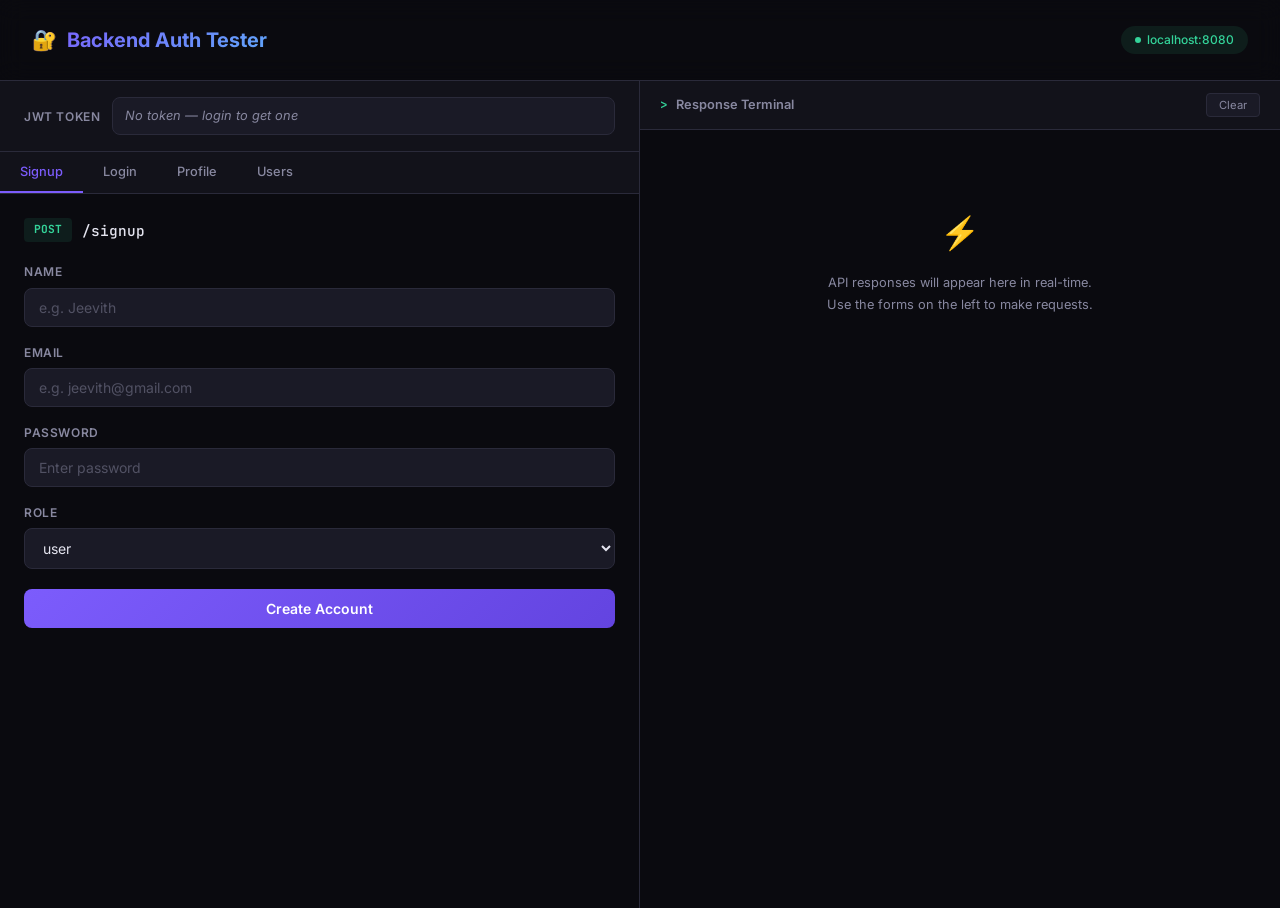
==== web/static/index.html @ 75efb9f6 "refactor!: restructure into internal packages and harden auth Reorganise the service into internal/{" ====
<!DOCTYPE html>
<html lang="en">
<head>
  <meta charset="UTF-8">
  <meta name="viewport" content="width=device-width, initial-scale=1.0">
  <title>Backend Auth — API Tester</title>
  <link href="https://fonts.googleapis.com/css2?family=Inter:wght@400;500;600;700&family=JetBrains+Mono:wght@400;500&display=swap" rel="stylesheet">
  <style>
    *, *::before, *::after { box-sizing: border-box; margin: 0; padding: 0; }

    :root {
      --bg: #0a0a0f;
      --surface: #12121a;
      --surface-2: #1a1a26;
      --border: #2a2a3a;
      --border-glow: #3b3b5c;
      --text: #e4e4ef;
      --text-dim: #8888a0;
      --accent: #7c5cfc;
      --accent-soft: #7c5cfc22;
      --green: #34d399;
      --green-soft: #34d39918;
      --red: #f87171;
      --red-soft: #f8717118;
      --yellow: #fbbf24;
      --yellow-soft: #fbbf2418;
      --blue: #60a5fa;
      --radius: 12px;
      --radius-sm: 8px;
    }

    body {
      font-family: 'Inter', sans-serif;
      background: var(--bg);
      color: var(--text);
      min-height: 100vh;
      line-height: 1.6;
    }

    /* ── Header ── */
    header {
      padding: 24px 32px;
      border-bottom: 1px solid var(--border);
      display: flex;
      align-items: center;
      justify-content: space-between;
      backdrop-filter: blur(12px);
      position: sticky;
      top: 0;
      z-index: 100;
      background: var(--bg)ee;
    }

    header h1 {
      font-size: 1.25rem;
      font-weight: 700;
      background: linear-gradient(135deg, var(--accent), var(--blue));
      -webkit-background-clip: text;
      -webkit-text-fill-color: transparent;
      display: flex;
      align-items: center;
      gap: 10px;
    }

    header h1::before {
      content: '🔐';
      -webkit-text-fill-color: initial;
    }

    .status-pill {
      font-size: 0.75rem;
      font-weight: 500;
      padding: 4px 14px;
      border-radius: 20px;
      display: flex;
      align-items: center;
      gap: 6px;
    }

    .status-pill.connected {
      background: var(--green-soft);
      color: var(--green);
      border: 1px solid var(--green)33;
    }

    .status-pill .dot {
      width: 6px;
      height: 6px;
      border-radius: 50%;
      background: var(--green);
      animation: pulse 2s infinite;
    }

    @keyframes pulse {
      0%, 100% { opacity: 1; }
      50% { opacity: 0.4; }
    }

    /* ── Layout ── */
    .app {
      display: grid;
      grid-template-columns: 1fr 1fr;
      gap: 0;
      min-height: calc(100vh - 73px);
    }

    /* ── Left Panel ── */
    .panel-left {
      border-right: 1px solid var(--border);
      overflow-y: auto;
      max-height: calc(100vh - 73px);
    }

    /* ── Tabs ── */
    .tabs {
      display: flex;
      border-bottom: 1px solid var(--border);
      background: var(--surface);
      position: sticky;
      top: 0;
      z-index: 10;
    }

    .tab {
      padding: 12px 20px;
      font-size: 0.8rem;
      font-weight: 500;
      color: var(--text-dim);
      cursor: pointer;
      border-bottom: 2px solid transparent;
      transition: all 0.2s;
      background: none;
      border-top: none;
      border-left: none;
      border-right: none;
      font-family: inherit;
    }

    .tab:hover { color: var(--text); }
    .tab.active {
      color: var(--accent);
      border-bottom-color: var(--accent);
    }

    /* ── Tab Content ── */
    .tab-content { display: none; padding: 24px; }
    .tab-content.active { display: block; }

    /* ── Form Styles ── */
    .form-group {
      margin-bottom: 16px;
    }

    label {
      display: block;
      font-size: 0.75rem;
      font-weight: 600;
      color: var(--text-dim);
      margin-bottom: 6px;
      text-transform: uppercase;
      letter-spacing: 0.05em;
    }

    input, select {
      width: 100%;
      padding: 10px 14px;
      background: var(--surface-2);
      border: 1px solid var(--border);
      border-radius: var(--radius-sm);
      color: var(--text);
      font-family: 'Inter', sans-serif;
      font-size: 0.875rem;
      transition: border-color 0.2s, box-shadow 0.2s;
      outline: none;
    }

    input:focus, select:focus {
      border-color: var(--accent);
      box-shadow: 0 0 0 3px var(--accent-soft);
    }

    input::placeholder { color: var(--text-dim); opacity: 0.5; }

    .btn {
      width: 100%;
      padding: 11px 20px;
      border: none;
      border-radius: var(--radius-sm);
      font-family: 'Inter', sans-serif;
      font-size: 0.875rem;
      font-weight: 600;
      cursor: pointer;
      transition: all 0.2s;
      display: flex;
      align-items: center;
      justify-content: center;
      gap: 8px;
      margin-top: 20px;
    }

    .btn-primary {
      background: linear-gradient(135deg, var(--accent), #6344e0);
      color: #fff;
    }

    .btn-primary:hover {
      transform: translateY(-1px);
      box-shadow: 0 6px 24px var(--accent-soft);
    }

    .btn-primary:active { transform: translateY(0); }

    .btn-green {
      background: linear-gradient(135deg, var(--green), #22b47a);
      color: #fff;
    }

    .btn-green:hover {
      transform: translateY(-1px);
      box-shadow: 0 6px 24px var(--green-soft);
    }

    .btn-blue {
      background: linear-gradient(135deg, var(--blue), #4b90e8);
      color: #fff;
    }

    .btn-blue:hover {
      transform: translateY(-1px);
      box-shadow: 0 6px 24px rgba(96, 165, 250, 0.15);
    }

    .btn-yellow {
      background: linear-gradient(135deg, var(--yellow), #e5a50e);
      color: #0a0a0f;
    }

    .btn-yellow:hover {
      transform: translateY(-1px);
      box-shadow: 0 6px 24px var(--yellow-soft);
    }

    .btn:disabled {
      opacity: 0.5;
      cursor: not-allowed;
      transform: none !important;
    }

    /* ── Section Headers ── */
    .section-header {
      display: flex;
      align-items: center;
      gap: 10px;
      margin-bottom: 20px;
    }

    .section-header .method {
      font-size: 0.7rem;
      font-weight: 700;
      padding: 3px 10px;
      border-radius: 4px;
      font-family: 'JetBrains Mono', monospace;
    }

    .method-post { background: var(--green-soft); color: var(--green); border: 1px solid var(--green)33; }
    .method-get { background: rgba(96,165,250,0.12); color: var(--blue); border: 1px solid rgba(96,165,250,0.2); }

    .section-header .endpoint {
      font-family: 'JetBrains Mono', monospace;
      font-size: 0.9rem;
      font-weight: 500;
      color: var(--text);
    }

    /* ── Token Display ── */
    .token-bar {
      padding: 16px 24px;
      background: var(--surface);
      border-bottom: 1px solid var(--border);
      display: flex;
      align-items: center;
      gap: 12px;
    }

    .token-bar label {
      margin: 0;
      white-space: nowrap;
    }

    .token-display {
      flex: 1;
      font-family: 'JetBrains Mono', monospace;
      font-size: 0.7rem;
      padding: 8px 12px;
      background: var(--surface-2);
      border: 1px solid var(--border);
      border-radius: var(--radius-sm);
      color: var(--yellow);
      overflow: hidden;
      text-overflow: ellipsis;
      white-space: nowrap;
      min-height: 34px;
    }

    .token-display.empty {
      color: var(--text-dim);
      font-style: italic;
      font-family: 'Inter', sans-serif;
      font-size: 0.8rem;
    }

    /* ── Right Panel (Terminal) ── */
    .panel-right {
      display: flex;
      flex-direction: column;
      max-height: calc(100vh - 73px);
    }

    .terminal-header {
      padding: 12px 20px;
      background: var(--surface);
      border-bottom: 1px solid var(--border);
      display: flex;
      align-items: center;
      justify-content: space-between;
    }

    .terminal-header h3 {
      font-size: 0.8rem;
      font-weight: 600;
      color: var(--text-dim);
      display: flex;
      align-items: center;
      gap: 8px;
    }

    .terminal-header h3::before {
      content: '>';
      font-family: 'JetBrains Mono', monospace;
      color: var(--green);
    }

    .clear-btn {
      font-size: 0.7rem;
      padding: 4px 12px;
      background: var(--surface-2);
      border: 1px solid var(--border);
      border-radius: 4px;
      color: var(--text-dim);
      cursor: pointer;
      font-family: inherit;
      transition: all 0.2s;
    }

    .clear-btn:hover {
      color: var(--text);
      border-color: var(--border-glow);
    }

    .terminal {
      flex: 1;
      overflow-y: auto;
      padding: 16px 20px;
      font-family: 'JetBrains Mono', monospace;
      font-size: 0.78rem;
      line-height: 1.7;
      background: var(--bg);
    }

    .log-entry {
      margin-bottom: 16px;
      padding: 14px 16px;
      border-radius: var(--radius-sm);
      border-left: 3px solid var(--border);
      background: var(--surface);
      animation: slideIn 0.3s ease;
    }

    @keyframes slideIn {
      from { opacity: 0; transform: translateY(8px); }
      to { opacity: 1; transform: translateY(0); }
    }

    .log-entry.success { border-left-color: var(--green); }
    .log-entry.error { border-left-color: var(--red); }
    .log-entry.info { border-left-color: var(--blue); }

    .log-meta {
      display: flex;
      align-items: center;
      gap: 10px;
      margin-bottom: 8px;
      font-size: 0.7rem;
    }

    .log-time { color: var(--text-dim); }

    .log-method {
      font-weight: 700;
      padding: 1px 6px;
      border-radius: 3px;
      font-size: 0.65rem;
    }

    .log-method.post { background: var(--green-soft); color: var(--green); }
    .log-method.get { background: rgba(96,165,250,0.12); color: var(--blue); }

    .log-url { color: var(--text); }

    .log-status {
      margin-left: auto;
      font-weight: 600;
    }

    .log-status.s2xx { color: var(--green); }
    .log-status.s4xx { color: var(--red); }
    .log-status.s5xx { color: var(--red); }

    .log-body {
      color: var(--text-dim);
      white-space: pre-wrap;
      word-break: break-all;
    }

    .log-body .json-key { color: var(--blue); }
    .log-body .json-str { color: var(--green); }
    .log-body .json-num { color: var(--yellow); }
    .log-body .json-bool { color: var(--accent); }

    .welcome-msg {
      color: var(--text-dim);
      font-size: 0.8rem;
      text-align: center;
      padding: 60px 20px;
      font-family: 'Inter', sans-serif;
    }

    .welcome-msg .icon {
      font-size: 2rem;
      margin-bottom: 12px;
      display: block;
    }

    /* ── Spinner ── */
    .spinner {
      width: 16px;
      height: 16px;
      border: 2px solid transparent;
      border-top-color: #fff;
      border-radius: 50%;
      animation: spin 0.6s linear infinite;
    }

    @keyframes spin { to { transform: rotate(360deg); } }

    /* ── Info box ── */
    .info-box {
      padding: 10px 14px;
      border-radius: var(--radius-sm);
      font-size: 0.78rem;
      margin-bottom: 16px;
      display: flex;
      align-items: flex-start;
      gap: 8px;
    }

    .info-box.tip {
      background: var(--accent-soft);
      border: 1px solid var(--accent)22;
      color: var(--text-dim);
    }

    /* ── Responsive ── */
    @media (max-width: 900px) {
      .app {
        grid-template-columns: 1fr;
      }
      .panel-left { border-right: none; border-bottom: 1px solid var(--border); max-height: none; }
      .panel-right { min-height: 400px; }
    }
  </style>
</head>
<body>
  <header>
    <h1>Backend Auth Tester</h1>
    <div class="status-pill connected">
      <span class="dot"></span>
      localhost:8080
    </div>
  </header>

  <div class="app">
    <!-- ── Left Panel: Forms ── -->
    <div class="panel-left">
      <!-- Token Bar -->
      <div class="token-bar">
        <label>JWT TOKEN</label>
        <div class="token-display empty" id="tokenDisplay">No token — login to get one</div>
      </div>

      <!-- Tabs -->
      <div class="tabs">
        <button class="tab active" data-tab="signup">Signup</button>
        <button class="tab" data-tab="login">Login</button>
        <button class="tab" data-tab="profile">Profile</button>
        <button class="tab" data-tab="users">Users</button>
      </div>

      <!-- Signup -->
      <div class="tab-content active" id="tab-signup">
        <div class="section-header">
          <span class="method method-post">POST</span>
          <span class="endpoint">/signup</span>
        </div>
        <div class="form-group">
          <label>Name</label>
          <input type="text" id="signup-name" placeholder="e.g. Jeevith" />
        </div>
        <div class="form-group">
          <label>Email</label>
          <input type="email" id="signup-email" placeholder="e.g. jeevith@gmail.com" />
        </div>
        <div class="form-group">
          <label>Password</label>
          <input type="password" id="signup-password" placeholder="Enter password" />
        </div>
        <div class="form-group">
          <label>Role</label>
          <select id="signup-role">
            <option value="user">user</option>
            <option value="admin">admin</option>
          </select>
        </div>
        <button class="btn btn-primary" id="btn-signup">
          Create Account
        </button>
      </div>

      <!-- Login -->
      <div class="tab-content" id="tab-login">
        <div class="section-header">
          <span class="method method-post">POST</span>
          <span class="endpoint">/login</span>
        </div>
        <div class="form-group">
          <label>Email</label>
          <input type="email" id="login-email" placeholder="e.g. jeevith@gmail.com" />
        </div>
        <div class="form-group">
          <label>Password</label>
          <input type="password" id="login-password" placeholder="Enter password" />
        </div>
        <button class="btn btn-green" id="btn-login">
          Login & Get Token
        </button>
      </div>

      <!-- Profile -->
      <div class="tab-content" id="tab-profile">
        <div class="section-header">
          <span class="method method-get">GET</span>
          <span class="endpoint">/profile</span>
        </div>
        <div class="info-box tip">
          ℹ️ Requires a valid JWT token. Login first to get one.
        </div>
        <button class="btn btn-blue" id="btn-profile">
          Fetch My Profile
        </button>
      </div>

      <!-- Users -->
      <div class="tab-content" id="tab-users">
        <div class="section-header">
          <span class="method method-get">GET</span>
          <span class="endpoint">/users</span>
        </div>
        <div class="info-box tip">
          ℹ️ Admin only. Login as admin to access this endpoint.
        </div>
        <button class="btn btn-yellow" id="btn-users">
          Fetch All Users
        </button>
      </div>
    </div>

    <!-- ── Right Panel: Terminal ── -->
    <div class="panel-right">
      <div class="terminal-header">
        <h3>Response Terminal</h3>
        <button class="clear-btn" id="btn-clear">Clear</button>
      </div>
      <div class="terminal" id="terminal">
        <div class="welcome-msg">
          <span class="icon">⚡</span>
          API responses will appear here in real-time.<br>
          Use the forms on the left to make requests.
        </div>
      </div>
    </div>
  </div>

  <script>
    const API = '';
    let jwtToken = '';

    // ── Tab switching ──
    document.querySelectorAll('.tab').forEach(tab => {
      tab.addEventListener('click', () => {
        document.querySelectorAll('.tab').forEach(t => t.classList.remove('active'));
        document.querySelectorAll('.tab-content').forEach(tc => tc.classList.remove('active'));
        tab.classList.add('active');
        document.getElementById('tab-' + tab.dataset.tab).classList.add('active');
      });
    });

    // ── Terminal logging ──
    function syntaxHighlight(json) {
      if (typeof json !== 'string') json = JSON.stringify(json, null, 2);
      return json.replace(/("(\\u[\da-fA-F]{4}|\\[^u]|[^\\"])*"(\s*:)?|\b(true|false|null)\b|-?\d+(?:\.\d*)?(?:[eE][+\-]?\d+)?)/g,
        function (match) {
          let cls = 'json-num';
          if (/^"/.test(match)) {
            if (/:$/.test(match)) { cls = 'json-key'; }
            else { cls = 'json-str'; }
          } else if (/true|false/.test(match)) { cls = 'json-bool'; }
          return '<span class="' + cls + '">' + match + '</span>';
        }
      );
    }

    function logToTerminal(method, url, status, body, type) {
      const terminal = document.getElementById('terminal');
      const welcome = terminal.querySelector('.welcome-msg');
      if (welcome) welcome.remove();

      const now = new Date().toLocaleTimeString();
      const statusClass = status < 300 ? 's2xx' : status < 500 ? 's4xx' : 's5xx';
      const entryClass = status < 300 ? 'success' : 'error';

      let formatted;
      try {
        const parsed = typeof body === 'string' ? JSON.parse(body) : body;
        formatted = syntaxHighlight(parsed);
      } catch {
        formatted = body;
      }

      const entry = document.createElement('div');
      entry.className = 'log-entry ' + entryClass;
      entry.innerHTML = `
        <div class="log-meta">
          <span class="log-time">${now}</span>
          <span class="log-method ${method.toLowerCase()}">${method}</span>
          <span class="log-url">${url}</span>
          <span class="log-status ${statusClass}">${status}</span>
        </div>
        <div class="log-body">${formatted}</div>
      `;

      terminal.appendChild(entry);
      terminal.scrollTop = terminal.scrollHeight;
    }

    // ── API call helper ──
    async function apiCall(method, endpoint, body, useAuth) {
      const headers = { 'Content-Type': 'application/json' };
      if (useAuth && jwtToken) {
        headers['Authorization'] = 'Bearer ' + jwtToken;
      }

      const opts = { method, headers };
      if (body) opts.body = JSON.stringify(body);

      try {
        const res = await fetch(API + endpoint, opts);
        const text = await res.text();
        let data;
        try { data = JSON.parse(text); } catch { data = text; }
        logToTerminal(method, endpoint, res.status, data);
        return { status: res.status, data };
      } catch (err) {
        logToTerminal(method, endpoint, 0, { error: 'Network error: ' + err.message });
        return { status: 0, data: null };
      }
    }

    // ── Button: set loading state ──
    function setLoading(btn, loading) {
      if (loading) {
        btn.disabled = true;
        btn._text = btn.innerHTML;
        btn.innerHTML = '<span class="spinner"></span> Sending...';
      } else {
        btn.disabled = false;
        btn.innerHTML = btn._text;
      }
    }

    // ── Signup ──
    document.getElementById('btn-signup').addEventListener('click', async function() {
      const btn = this;
      const name = document.getElementById('signup-name').value.trim();
      const email = document.getElementById('signup-email').value.trim();
      const password = document.getElementById('signup-password').value;
      const role = document.getElementById('signup-role').value;

      if (!name || !email || !password) {
        logToTerminal('POST', '/signup', 400, { error: 'Please fill all fields' });
        return;
      }

      setLoading(btn, true);
      await apiCall('POST', '/signup', { name, email, password, role });
      setLoading(btn, false);
    });

    // ── Login ──
    document.getElementById('btn-login').addEventListener('click', async function() {
      const btn = this;
      const email = document.getElementById('login-email').value.trim();
      const password = document.getElementById('login-password').value;

      if (!email || !password) {
        logToTerminal('POST', '/login', 400, { error: 'Please fill all fields' });
        return;
      }

      setLoading(btn, true);
      const result = await apiCall('POST', '/login', { email, password });
      setLoading(btn, false);

      if (result.status === 200 && result.data && result.data.token) {
        jwtToken = result.data.token;
        const display = document.getElementById('tokenDisplay');
        display.textContent = jwtToken;
        display.classList.remove('empty');
      }
    });

    // ── Profile ──
    document.getElementById('btn-profile').addEventListener('click', async function() {
      const btn = this;
      if (!jwtToken) {
        logToTerminal('GET', '/profile', 401, { error: 'No token available. Please login first.' });
        return;
      }
      setLoading(btn, true);
      await apiCall('GET', '/profile', null, true);
      setLoading(btn, false);
    });

    // ── Users ──
    document.getElementById('btn-users').addEventListener('click', async function() {
      const btn = this;
      if (!jwtToken) {
        logToTerminal('GET', '/users', 401, { error: 'No token available. Please login first.' });
        return;
      }
      setLoading(btn, true);
      await apiCall('GET', '/users', null, true);
      setLoading(btn, false);
    });

    // ── Clear terminal ──
    document.getElementById('btn-clear').addEventListener('click', () => {
      const terminal = document.getElementById('terminal');
      terminal.innerHTML = `
        <div class="welcome-msg">
          <span class="icon">⚡</span>
          Terminal cleared.<br>
          Make a request to see responses.
        </div>
      `;
    });
  </script>
</body>
</html>
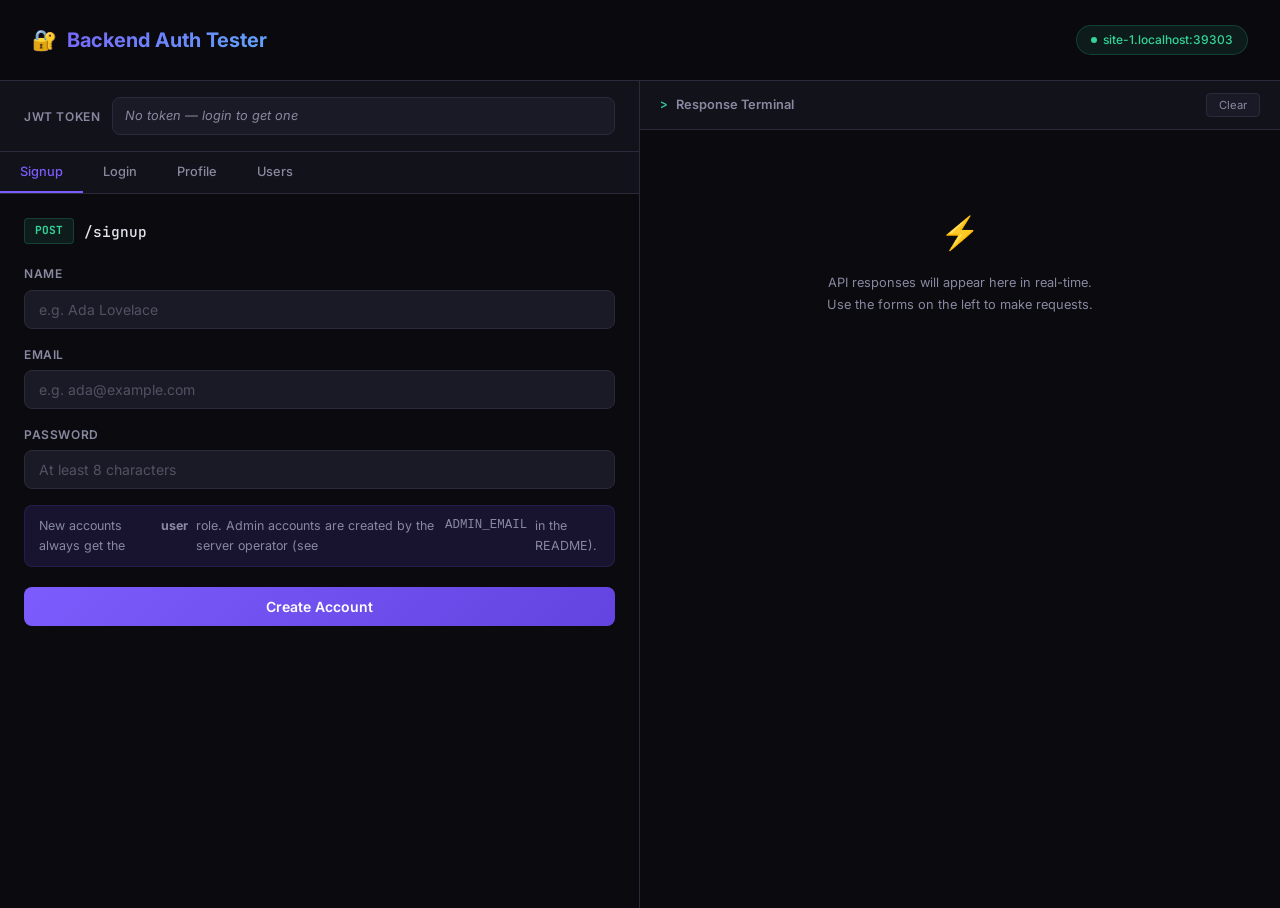
==== commit 1fb04217: "fix(web): escape API responses and improve tester accessibility - Escape all server-provided text be" ====
--- a/web/static/index.html
+++ b/web/static/index.html
@@ -3,7 +3,12 @@
 <head>
   <meta charset="UTF-8">
   <meta name="viewport" content="width=device-width, initial-scale=1.0">
+  <meta name="description" content="Interactive tester for the Backend Auth service: sign up, log in, and call JWT-protected endpoints.">
+  <meta name="color-scheme" content="dark">
   <title>Backend Auth — API Tester</title>
+  <link rel="icon" href="data:,">
+  <link rel="preconnect" href="https://fonts.googleapis.com">
+  <link rel="preconnect" href="https://fonts.gstatic.com" crossorigin>
   <link href="https://fonts.googleapis.com/css2?family=Inter:wght@400;500;600;700&family=JetBrains+Mono:wght@400;500&display=swap" rel="stylesheet">
   <style>
     *, *::before, *::after { box-sizing: border-box; margin: 0; padding: 0; }
@@ -48,7 +53,7 @@
       position: sticky;
       top: 0;
       z-index: 100;
-      background: var(--bg)ee;
+      background: rgba(10, 10, 15, 0.93);
     }
 
     header h1 {
@@ -80,7 +85,7 @@
     .status-pill.connected {
       background: var(--green-soft);
       color: var(--green);
-      border: 1px solid var(--green)33;
+      border: 1px solid rgba(52, 211, 153, 0.2);
     }
 
     .status-pill .dot {
@@ -137,6 +142,19 @@
     }
 
     .tab:hover { color: var(--text); }
+    .tab:focus-visible, .btn:focus-visible, .clear-btn:focus-visible {
+      outline: 2px solid var(--accent);
+      outline-offset: 2px;
+    }
+
+    .sr-only {
+      position: absolute; width: 1px; height: 1px; padding: 0; margin: -1px;
+      overflow: hidden; clip: rect(0, 0, 0, 0); white-space: nowrap; border: 0;
+    }
+
+    @media (prefers-reduced-motion: reduce) {
+      *, *::before, *::after { animation: none !important; transition: none !important; }
+    }
     .tab.active {
       color: var(--accent);
       border-bottom-color: var(--accent);
@@ -262,7 +280,7 @@
       font-family: 'JetBrains Mono', monospace;
     }
 
-    .method-post { background: var(--green-soft); color: var(--green); border: 1px solid var(--green)33; }
+    .method-post { background: var(--green-soft); color: var(--green); border: 1px solid rgba(52, 211, 153, 0.2); }
     .method-get { background: rgba(96,165,250,0.12); color: var(--blue); border: 1px solid rgba(96,165,250,0.2); }
 
     .section-header .endpoint {
@@ -282,7 +300,11 @@
       gap: 12px;
     }
 
-    .token-bar label {
+    .token-bar .label {
+      font-size: 0.75rem;
+      font-weight: 600;
+      color: var(--text-dim);
+      letter-spacing: 0.05em;
       margin: 0;
       white-space: nowrap;
     }
@@ -466,7 +488,7 @@
 
     .info-box.tip {
       background: var(--accent-soft);
-      border: 1px solid var(--accent)22;
+      border: 1px solid rgba(124, 92, 252, 0.13);
       color: var(--text-dim);
     }
 
@@ -475,6 +497,11 @@
       .app {
         grid-template-columns: 1fr;
       }
+      header { padding: 16px; flex-wrap: wrap; gap: 8px; }
+      .tabs { overflow-x: auto; }
+      .tab { padding: 12px 14px; white-space: nowrap; }
+      .tab-content { padding: 16px; }
+      .token-bar { padding: 12px 16px; flex-wrap: wrap; }
       .panel-left { border-right: none; border-bottom: 1px solid var(--border); max-height: none; }
       .panel-right { min-height: 400px; }
     }
@@ -483,102 +510,98 @@
 <body>
   <header>
     <h1>Backend Auth Tester</h1>
-    <div class="status-pill connected">
-      <span class="dot"></span>
-      localhost:8080
+    <div class="status-pill connected" aria-label="API host">
+      <span class="dot" aria-hidden="true"></span>
+      <span id="apiHost">localhost</span>
     </div>
   </header>
 
-  <div class="app">
+  <main class="app">
     <!-- ── Left Panel: Forms ── -->
     <div class="panel-left">
       <!-- Token Bar -->
       <div class="token-bar">
-        <label>JWT TOKEN</label>
-        <div class="token-display empty" id="tokenDisplay">No token — login to get one</div>
+        <span class="label" id="tokenLabel">JWT TOKEN</span>
+        <div class="token-display empty" id="tokenDisplay" aria-labelledby="tokenLabel" aria-live="polite">No token — login to get one</div>
       </div>
 
       <!-- Tabs -->
-      <div class="tabs">
-        <button class="tab active" data-tab="signup">Signup</button>
-        <button class="tab" data-tab="login">Login</button>
-        <button class="tab" data-tab="profile">Profile</button>
-        <button class="tab" data-tab="users">Users</button>
+      <div class="tabs" role="tablist" aria-label="Endpoints">
+        <button class="tab active" data-tab="signup" role="tab" id="tabbtn-signup" aria-controls="tab-signup" aria-selected="true">Signup</button>
+        <button class="tab" data-tab="login" role="tab" id="tabbtn-login" aria-controls="tab-login" aria-selected="false" tabindex="-1">Login</button>
+        <button class="tab" data-tab="profile" role="tab" id="tabbtn-profile" aria-controls="tab-profile" aria-selected="false" tabindex="-1">Profile</button>
+        <button class="tab" data-tab="users" role="tab" id="tabbtn-users" aria-controls="tab-users" aria-selected="false" tabindex="-1">Users</button>
       </div>
 
       <!-- Signup -->
-      <div class="tab-content active" id="tab-signup">
+      <div class="tab-content active" id="tab-signup" role="tabpanel" aria-labelledby="tabbtn-signup">
         <div class="section-header">
           <span class="method method-post">POST</span>
           <span class="endpoint">/signup</span>
         </div>
         <div class="form-group">
-          <label>Name</label>
-          <input type="text" id="signup-name" placeholder="e.g. Jeevith" />
+          <label for="signup-name">Name</label>
+          <input type="text" id="signup-name" placeholder="e.g. Ada Lovelace" autocomplete="name" maxlength="100" />
         </div>
         <div class="form-group">
-          <label>Email</label>
-          <input type="email" id="signup-email" placeholder="e.g. jeevith@gmail.com" />
+          <label for="signup-email">Email</label>
+          <input type="email" id="signup-email" placeholder="e.g. ada@example.com" autocomplete="email" />
         </div>
         <div class="form-group">
-          <label>Password</label>
-          <input type="password" id="signup-password" placeholder="Enter password" />
-        </div>
-        <div class="form-group">
-          <label>Role</label>
-          <select id="signup-role">
-            <option value="user">user</option>
-            <option value="admin">admin</option>
-          </select>
-        </div>
-        <button class="btn btn-primary" id="btn-signup">
+          <label for="signup-password">Password</label>
+          <input type="password" id="signup-password" placeholder="At least 8 characters" autocomplete="new-password" minlength="8" />
+        </div>
+        <div class="info-box tip">
+          New accounts always get the <strong>user</strong> role. Admin accounts are created by the server operator (see <code>ADMIN_EMAIL</code> in the README).
+        </div>
+        <button class="btn btn-primary" id="btn-signup" type="button">
           Create Account
         </button>
       </div>
 
       <!-- Login -->
-      <div class="tab-content" id="tab-login">
+      <div class="tab-content" id="tab-login" role="tabpanel" aria-labelledby="tabbtn-login">
         <div class="section-header">
           <span class="method method-post">POST</span>
           <span class="endpoint">/login</span>
         </div>
         <div class="form-group">
-          <label>Email</label>
-          <input type="email" id="login-email" placeholder="e.g. jeevith@gmail.com" />
+          <label for="login-email">Email</label>
+          <input type="email" id="login-email" placeholder="e.g. ada@example.com" autocomplete="email" />
         </div>
         <div class="form-group">
-          <label>Password</label>
-          <input type="password" id="login-password" placeholder="Enter password" />
-        </div>
-        <button class="btn btn-green" id="btn-login">
+          <label for="login-password">Password</label>
+          <input type="password" id="login-password" placeholder="Enter password" autocomplete="current-password" />
+        </div>
+        <button class="btn btn-green" id="btn-login" type="button">
           Login & Get Token
         </button>
       </div>
 
       <!-- Profile -->
-      <div class="tab-content" id="tab-profile">
+      <div class="tab-content" id="tab-profile" role="tabpanel" aria-labelledby="tabbtn-profile">
         <div class="section-header">
           <span class="method method-get">GET</span>
           <span class="endpoint">/profile</span>
         </div>
         <div class="info-box tip">
-          ℹ️ Requires a valid JWT token. Login first to get one.
-        </div>
-        <button class="btn btn-blue" id="btn-profile">
+          <span aria-hidden="true">ℹ️</span> Requires a valid JWT token. Login first to get one.
+        </div>
+        <button class="btn btn-blue" id="btn-profile" type="button">
           Fetch My Profile
         </button>
       </div>
 
       <!-- Users -->
-      <div class="tab-content" id="tab-users">
+      <div class="tab-content" id="tab-users" role="tabpanel" aria-labelledby="tabbtn-users">
         <div class="section-header">
           <span class="method method-get">GET</span>
           <span class="endpoint">/users</span>
         </div>
         <div class="info-box tip">
-          ℹ️ Admin only. Login as admin to access this endpoint.
-        </div>
-        <button class="btn btn-yellow" id="btn-users">
+          <span aria-hidden="true">ℹ️</span> Admin only. Log in with the bootstrap admin account to access this endpoint.
+        </div>
+        <button class="btn btn-yellow" id="btn-users" type="button">
           Fetch All Users
         </button>
       </div>
@@ -588,35 +611,58 @@
     <div class="panel-right">
       <div class="terminal-header">
         <h3>Response Terminal</h3>
-        <button class="clear-btn" id="btn-clear">Clear</button>
+        <button class="clear-btn" id="btn-clear" type="button">Clear</button>
       </div>
-      <div class="terminal" id="terminal">
+      <div class="terminal" id="terminal" role="log" aria-live="polite" aria-label="API responses">
         <div class="welcome-msg">
-          <span class="icon">⚡</span>
+          <span class="icon" aria-hidden="true">⚡</span>
           API responses will appear here in real-time.<br>
           Use the forms on the left to make requests.
         </div>
       </div>
     </div>
-  </div>
+  </main>
 
   <script>
     const API = '';
     let jwtToken = '';
 
     // ── Tab switching ──
-    document.querySelectorAll('.tab').forEach(tab => {
-      tab.addEventListener('click', () => {
-        document.querySelectorAll('.tab').forEach(t => t.classList.remove('active'));
-        document.querySelectorAll('.tab-content').forEach(tc => tc.classList.remove('active'));
-        tab.classList.add('active');
-        document.getElementById('tab-' + tab.dataset.tab).classList.add('active');
+    document.getElementById('apiHost').textContent = window.location.host || 'localhost';
+
+    const tabs = Array.from(document.querySelectorAll('.tab'));
+    function activateTab(tab) {
+      tabs.forEach(t => {
+        const selected = t === tab;
+        t.classList.toggle('active', selected);
+        t.setAttribute('aria-selected', String(selected));
+        t.tabIndex = selected ? 0 : -1;
+        document.getElementById('tab-' + t.dataset.tab).classList.toggle('active', selected);
+      });
+      tab.focus();
+    }
+    tabs.forEach((tab, i) => {
+      tab.addEventListener('click', () => activateTab(tab));
+      tab.addEventListener('keydown', e => {
+        if (e.key === 'ArrowRight') activateTab(tabs[(i + 1) % tabs.length]);
+        if (e.key === 'ArrowLeft') activateTab(tabs[(i - 1 + tabs.length) % tabs.length]);
       });
     });
 
     // ── Terminal logging ──
+    function escapeHTML(str) {
+      return String(str)
+        .replace(/&/g, '&amp;')
+        .replace(/</g, '&lt;')
+        .replace(/>/g, '&gt;')
+        .replace(/"/g, '&quot;')
+        .replace(/'/g, '&#39;');
+    }
+
+    // Escapes first, then highlights, so server data can never inject markup.
     function syntaxHighlight(json) {
       if (typeof json !== 'string') json = JSON.stringify(json, null, 2);
+      json = escapeHTML(json).replace(/&quot;/g, '"');
       return json.replace(/("(\\u[\da-fA-F]{4}|\\[^u]|[^\\"])*"(\s*:)?|\b(true|false|null)\b|-?\d+(?:\.\d*)?(?:[eE][+\-]?\d+)?)/g,
         function (match) {
           let cls = 'json-num';
@@ -643,7 +689,7 @@
         const parsed = typeof body === 'string' ? JSON.parse(body) : body;
         formatted = syntaxHighlight(parsed);
       } catch {
-        formatted = body;
+        formatted = escapeHTML(body);
       }
 
       const entry = document.createElement('div');
@@ -651,8 +697,8 @@
       entry.innerHTML = `
         <div class="log-meta">
           <span class="log-time">${now}</span>
-          <span class="log-method ${method.toLowerCase()}">${method}</span>
-          <span class="log-url">${url}</span>
+          <span class="log-method ${method.toLowerCase()}">${escapeHTML(method)}</span>
+          <span class="log-url">${escapeHTML(url)}</span>
           <span class="log-status ${statusClass}">${status}</span>
         </div>
         <div class="log-body">${formatted}</div>
@@ -689,10 +735,12 @@
     function setLoading(btn, loading) {
       if (loading) {
         btn.disabled = true;
+        btn.setAttribute('aria-busy', 'true');
         btn._text = btn.innerHTML;
-        btn.innerHTML = '<span class="spinner"></span> Sending...';
+        btn.innerHTML = '<span class="spinner" aria-hidden="true"></span> Sending...';
       } else {
         btn.disabled = false;
+        btn.removeAttribute('aria-busy');
         btn.innerHTML = btn._text;
       }
     }
@@ -703,7 +751,6 @@
       const name = document.getElementById('signup-name').value.trim();
       const email = document.getElementById('signup-email').value.trim();
       const password = document.getElementById('signup-password').value;
-      const role = document.getElementById('signup-role').value;
 
       if (!name || !email || !password) {
         logToTerminal('POST', '/signup', 400, { error: 'Please fill all fields' });
@@ -711,7 +758,7 @@
       }
 
       setLoading(btn, true);
-      await apiCall('POST', '/signup', { name, email, password, role });
+      await apiCall('POST', '/signup', { name, email, password });
       setLoading(btn, false);
     });
 
@@ -767,7 +814,7 @@
       const terminal = document.getElementById('terminal');
       terminal.innerHTML = `
         <div class="welcome-msg">
-          <span class="icon">⚡</span>
+          <span class="icon" aria-hidden="true">⚡</span>
           Terminal cleared.<br>
           Make a request to see responses.
         </div>
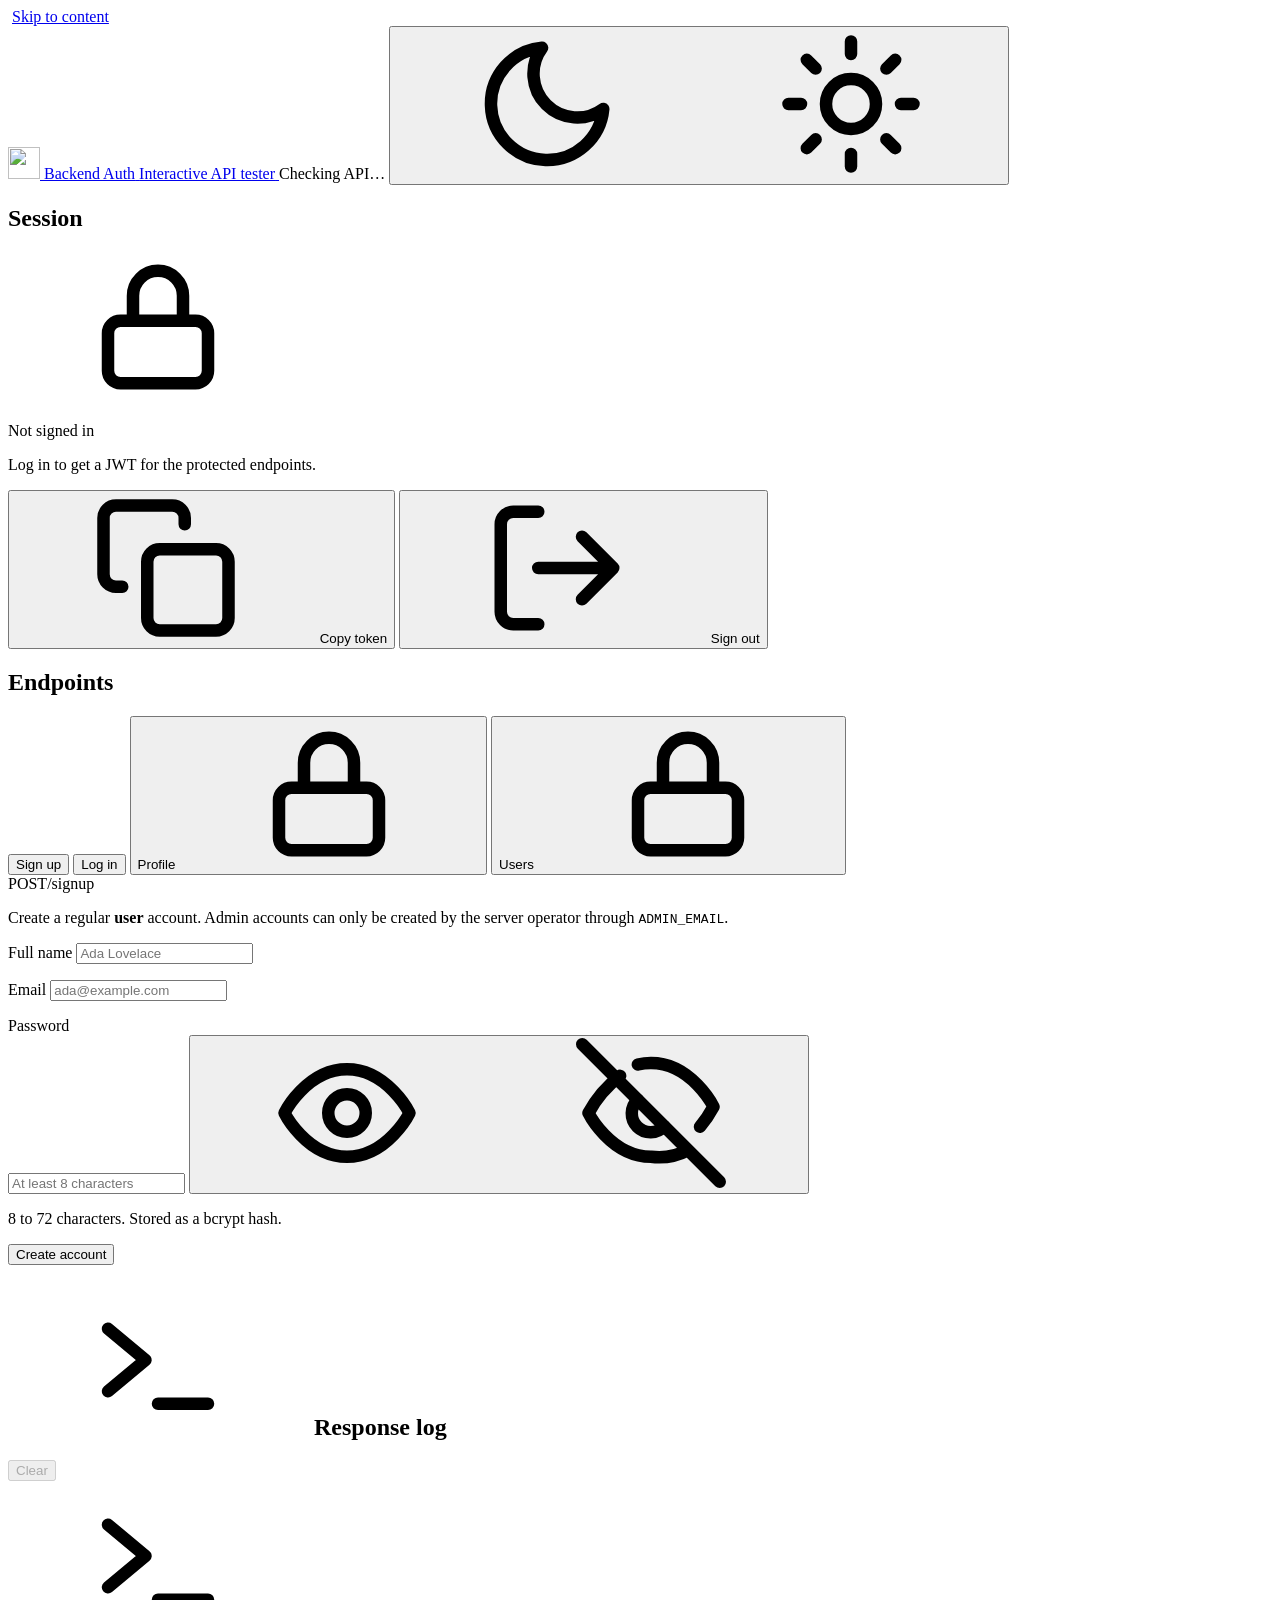
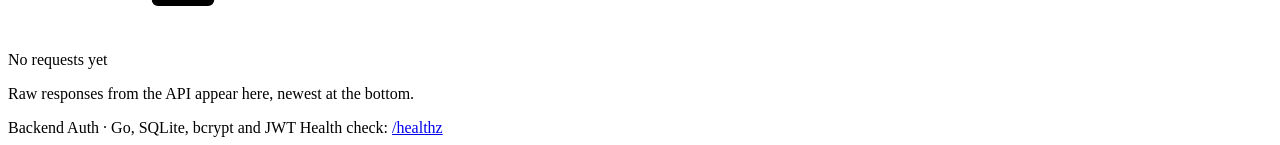
==== commit 22026b40: "feat(web): redesign the API tester with light and dark themes - Design tokens for spacing, type, col" ====
--- a/web/static/index.html
+++ b/web/static/index.html
@@ -2,824 +2,232 @@
 <html lang="en">
 <head>
   <meta charset="UTF-8">
-  <meta name="viewport" content="width=device-width, initial-scale=1.0">
-  <meta name="description" content="Interactive tester for the Backend Auth service: sign up, log in, and call JWT-protected endpoints.">
-  <meta name="color-scheme" content="dark">
-  <title>Backend Auth — API Tester</title>
-  <link rel="icon" href="data:,">
-  <link rel="preconnect" href="https://fonts.googleapis.com">
-  <link rel="preconnect" href="https://fonts.gstatic.com" crossorigin>
-  <link href="https://fonts.googleapis.com/css2?family=Inter:wght@400;500;600;700&family=JetBrains+Mono:wght@400;500&display=swap" rel="stylesheet">
-  <style>
-    *, *::before, *::after { box-sizing: border-box; margin: 0; padding: 0; }
-
-    :root {
-      --bg: #0a0a0f;
-      --surface: #12121a;
-      --surface-2: #1a1a26;
-      --border: #2a2a3a;
-      --border-glow: #3b3b5c;
-      --text: #e4e4ef;
-      --text-dim: #8888a0;
-      --accent: #7c5cfc;
-      --accent-soft: #7c5cfc22;
-      --green: #34d399;
-      --green-soft: #34d39918;
-      --red: #f87171;
-      --red-soft: #f8717118;
-      --yellow: #fbbf24;
-      --yellow-soft: #fbbf2418;
-      --blue: #60a5fa;
-      --radius: 12px;
-      --radius-sm: 8px;
-    }
-
-    body {
-      font-family: 'Inter', sans-serif;
-      background: var(--bg);
-      color: var(--text);
-      min-height: 100vh;
-      line-height: 1.6;
-    }
-
-    /* ── Header ── */
-    header {
-      padding: 24px 32px;
-      border-bottom: 1px solid var(--border);
-      display: flex;
-      align-items: center;
-      justify-content: space-between;
-      backdrop-filter: blur(12px);
-      position: sticky;
-      top: 0;
-      z-index: 100;
-      background: rgba(10, 10, 15, 0.93);
-    }
-
-    header h1 {
-      font-size: 1.25rem;
-      font-weight: 700;
-      background: linear-gradient(135deg, var(--accent), var(--blue));
-      -webkit-background-clip: text;
-      -webkit-text-fill-color: transparent;
-      display: flex;
-      align-items: center;
-      gap: 10px;
-    }
-
-    header h1::before {
-      content: '🔐';
-      -webkit-text-fill-color: initial;
-    }
-
-    .status-pill {
-      font-size: 0.75rem;
-      font-weight: 500;
-      padding: 4px 14px;
-      border-radius: 20px;
-      display: flex;
-      align-items: center;
-      gap: 6px;
-    }
-
-    .status-pill.connected {
-      background: var(--green-soft);
-      color: var(--green);
-      border: 1px solid rgba(52, 211, 153, 0.2);
-    }
-
-    .status-pill .dot {
-      width: 6px;
-      height: 6px;
-      border-radius: 50%;
-      background: var(--green);
-      animation: pulse 2s infinite;
-    }
-
-    @keyframes pulse {
-      0%, 100% { opacity: 1; }
-      50% { opacity: 0.4; }
-    }
-
-    /* ── Layout ── */
-    .app {
-      display: grid;
-      grid-template-columns: 1fr 1fr;
-      gap: 0;
-      min-height: calc(100vh - 73px);
-    }
-
-    /* ── Left Panel ── */
-    .panel-left {
-      border-right: 1px solid var(--border);
-      overflow-y: auto;
-      max-height: calc(100vh - 73px);
-    }
-
-    /* ── Tabs ── */
-    .tabs {
-      display: flex;
-      border-bottom: 1px solid var(--border);
-      background: var(--surface);
-      position: sticky;
-      top: 0;
-      z-index: 10;
-    }
-
-    .tab {
-      padding: 12px 20px;
-      font-size: 0.8rem;
-      font-weight: 500;
-      color: var(--text-dim);
-      cursor: pointer;
-      border-bottom: 2px solid transparent;
-      transition: all 0.2s;
-      background: none;
-      border-top: none;
-      border-left: none;
-      border-right: none;
-      font-family: inherit;
-    }
-
-    .tab:hover { color: var(--text); }
-    .tab:focus-visible, .btn:focus-visible, .clear-btn:focus-visible {
-      outline: 2px solid var(--accent);
-      outline-offset: 2px;
-    }
-
-    .sr-only {
-      position: absolute; width: 1px; height: 1px; padding: 0; margin: -1px;
-      overflow: hidden; clip: rect(0, 0, 0, 0); white-space: nowrap; border: 0;
-    }
-
-    @media (prefers-reduced-motion: reduce) {
-      *, *::before, *::after { animation: none !important; transition: none !important; }
-    }
-    .tab.active {
-      color: var(--accent);
-      border-bottom-color: var(--accent);
-    }
-
-    /* ── Tab Content ── */
-    .tab-content { display: none; padding: 24px; }
-    .tab-content.active { display: block; }
-
-    /* ── Form Styles ── */
-    .form-group {
-      margin-bottom: 16px;
-    }
-
-    label {
-      display: block;
-      font-size: 0.75rem;
-      font-weight: 600;
-      color: var(--text-dim);
-      margin-bottom: 6px;
-      text-transform: uppercase;
-      letter-spacing: 0.05em;
-    }
-
-    input, select {
-      width: 100%;
-      padding: 10px 14px;
-      background: var(--surface-2);
-      border: 1px solid var(--border);
-      border-radius: var(--radius-sm);
-      color: var(--text);
-      font-family: 'Inter', sans-serif;
-      font-size: 0.875rem;
-      transition: border-color 0.2s, box-shadow 0.2s;
-      outline: none;
-    }
-
-    input:focus, select:focus {
-      border-color: var(--accent);
-      box-shadow: 0 0 0 3px var(--accent-soft);
-    }
-
-    input::placeholder { color: var(--text-dim); opacity: 0.5; }
-
-    .btn {
-      width: 100%;
-      padding: 11px 20px;
-      border: none;
-      border-radius: var(--radius-sm);
-      font-family: 'Inter', sans-serif;
-      font-size: 0.875rem;
-      font-weight: 600;
-      cursor: pointer;
-      transition: all 0.2s;
-      display: flex;
-      align-items: center;
-      justify-content: center;
-      gap: 8px;
-      margin-top: 20px;
-    }
-
-    .btn-primary {
-      background: linear-gradient(135deg, var(--accent), #6344e0);
-      color: #fff;
-    }
-
-    .btn-primary:hover {
-      transform: translateY(-1px);
-      box-shadow: 0 6px 24px var(--accent-soft);
-    }
-
-    .btn-primary:active { transform: translateY(0); }
-
-    .btn-green {
-      background: linear-gradient(135deg, var(--green), #22b47a);
-      color: #fff;
-    }
-
-    .btn-green:hover {
-      transform: translateY(-1px);
-      box-shadow: 0 6px 24px var(--green-soft);
-    }
-
-    .btn-blue {
-      background: linear-gradient(135deg, var(--blue), #4b90e8);
-      color: #fff;
-    }
-
-    .btn-blue:hover {
-      transform: translateY(-1px);
-      box-shadow: 0 6px 24px rgba(96, 165, 250, 0.15);
-    }
-
-    .btn-yellow {
-      background: linear-gradient(135deg, var(--yellow), #e5a50e);
-      color: #0a0a0f;
-    }
-
-    .btn-yellow:hover {
-      transform: translateY(-1px);
-      box-shadow: 0 6px 24px var(--yellow-soft);
-    }
-
-    .btn:disabled {
-      opacity: 0.5;
-      cursor: not-allowed;
-      transform: none !important;
-    }
-
-    /* ── Section Headers ── */
-    .section-header {
-      display: flex;
-      align-items: center;
-      gap: 10px;
-      margin-bottom: 20px;
-    }
-
-    .section-header .method {
-      font-size: 0.7rem;
-      font-weight: 700;
-      padding: 3px 10px;
-      border-radius: 4px;
-      font-family: 'JetBrains Mono', monospace;
-    }
-
-    .method-post { background: var(--green-soft); color: var(--green); border: 1px solid rgba(52, 211, 153, 0.2); }
-    .method-get { background: rgba(96,165,250,0.12); color: var(--blue); border: 1px solid rgba(96,165,250,0.2); }
-
-    .section-header .endpoint {
-      font-family: 'JetBrains Mono', monospace;
-      font-size: 0.9rem;
-      font-weight: 500;
-      color: var(--text);
-    }
-
-    /* ── Token Display ── */
-    .token-bar {
-      padding: 16px 24px;
-      background: var(--surface);
-      border-bottom: 1px solid var(--border);
-      display: flex;
-      align-items: center;
-      gap: 12px;
-    }
-
-    .token-bar .label {
-      font-size: 0.75rem;
-      font-weight: 600;
-      color: var(--text-dim);
-      letter-spacing: 0.05em;
-      margin: 0;
-      white-space: nowrap;
-    }
-
-    .token-display {
-      flex: 1;
-      font-family: 'JetBrains Mono', monospace;
-      font-size: 0.7rem;
-      padding: 8px 12px;
-      background: var(--surface-2);
-      border: 1px solid var(--border);
-      border-radius: var(--radius-sm);
-      color: var(--yellow);
-      overflow: hidden;
-      text-overflow: ellipsis;
-      white-space: nowrap;
-      min-height: 34px;
-    }
-
-    .token-display.empty {
-      color: var(--text-dim);
-      font-style: italic;
-      font-family: 'Inter', sans-serif;
-      font-size: 0.8rem;
-    }
-
-    /* ── Right Panel (Terminal) ── */
-    .panel-right {
-      display: flex;
-      flex-direction: column;
-      max-height: calc(100vh - 73px);
-    }
-
-    .terminal-header {
-      padding: 12px 20px;
-      background: var(--surface);
-      border-bottom: 1px solid var(--border);
-      display: flex;
-      align-items: center;
-      justify-content: space-between;
-    }
-
-    .terminal-header h3 {
-      font-size: 0.8rem;
-      font-weight: 600;
-      color: var(--text-dim);
-      display: flex;
-      align-items: center;
-      gap: 8px;
-    }
-
-    .terminal-header h3::before {
-      content: '>';
-      font-family: 'JetBrains Mono', monospace;
-      color: var(--green);
-    }
-
-    .clear-btn {
-      font-size: 0.7rem;
-      padding: 4px 12px;
-      background: var(--surface-2);
-      border: 1px solid var(--border);
-      border-radius: 4px;
-      color: var(--text-dim);
-      cursor: pointer;
-      font-family: inherit;
-      transition: all 0.2s;
-    }
-
-    .clear-btn:hover {
-      color: var(--text);
-      border-color: var(--border-glow);
-    }
-
-    .terminal {
-      flex: 1;
-      overflow-y: auto;
-      padding: 16px 20px;
-      font-family: 'JetBrains Mono', monospace;
-      font-size: 0.78rem;
-      line-height: 1.7;
-      background: var(--bg);
-    }
-
-    .log-entry {
-      margin-bottom: 16px;
-      padding: 14px 16px;
-      border-radius: var(--radius-sm);
-      border-left: 3px solid var(--border);
-      background: var(--surface);
-      animation: slideIn 0.3s ease;
-    }
-
-    @keyframes slideIn {
-      from { opacity: 0; transform: translateY(8px); }
-      to { opacity: 1; transform: translateY(0); }
-    }
-
-    .log-entry.success { border-left-color: var(--green); }
-    .log-entry.error { border-left-color: var(--red); }
-    .log-entry.info { border-left-color: var(--blue); }
-
-    .log-meta {
-      display: flex;
-      align-items: center;
-      gap: 10px;
-      margin-bottom: 8px;
-      font-size: 0.7rem;
-    }
-
-    .log-time { color: var(--text-dim); }
-
-    .log-method {
-      font-weight: 700;
-      padding: 1px 6px;
-      border-radius: 3px;
-      font-size: 0.65rem;
-    }
-
-    .log-method.post { background: var(--green-soft); color: var(--green); }
-    .log-method.get { background: rgba(96,165,250,0.12); color: var(--blue); }
-
-    .log-url { color: var(--text); }
-
-    .log-status {
-      margin-left: auto;
-      font-weight: 600;
-    }
-
-    .log-status.s2xx { color: var(--green); }
-    .log-status.s4xx { color: var(--red); }
-    .log-status.s5xx { color: var(--red); }
-
-    .log-body {
-      color: var(--text-dim);
-      white-space: pre-wrap;
-      word-break: break-all;
-    }
-
-    .log-body .json-key { color: var(--blue); }
-    .log-body .json-str { color: var(--green); }
-    .log-body .json-num { color: var(--yellow); }
-    .log-body .json-bool { color: var(--accent); }
-
-    .welcome-msg {
-      color: var(--text-dim);
-      font-size: 0.8rem;
-      text-align: center;
-      padding: 60px 20px;
-      font-family: 'Inter', sans-serif;
-    }
-
-    .welcome-msg .icon {
-      font-size: 2rem;
-      margin-bottom: 12px;
-      display: block;
-    }
-
-    /* ── Spinner ── */
-    .spinner {
-      width: 16px;
-      height: 16px;
-      border: 2px solid transparent;
-      border-top-color: #fff;
-      border-radius: 50%;
-      animation: spin 0.6s linear infinite;
-    }
-
-    @keyframes spin { to { transform: rotate(360deg); } }
-
-    /* ── Info box ── */
-    .info-box {
-      padding: 10px 14px;
-      border-radius: var(--radius-sm);
-      font-size: 0.78rem;
-      margin-bottom: 16px;
-      display: flex;
-      align-items: flex-start;
-      gap: 8px;
-    }
-
-    .info-box.tip {
-      background: var(--accent-soft);
-      border: 1px solid rgba(124, 92, 252, 0.13);
-      color: var(--text-dim);
-    }
-
-    /* ── Responsive ── */
-    @media (max-width: 900px) {
-      .app {
-        grid-template-columns: 1fr;
-      }
-      header { padding: 16px; flex-wrap: wrap; gap: 8px; }
-      .tabs { overflow-x: auto; }
-      .tab { padding: 12px 14px; white-space: nowrap; }
-      .tab-content { padding: 16px; }
-      .token-bar { padding: 12px 16px; flex-wrap: wrap; }
-      .panel-left { border-right: none; border-bottom: 1px solid var(--border); max-height: none; }
-      .panel-right { min-height: 400px; }
-    }
-  </style>
+  <meta name="viewport" content="width=device-width, initial-scale=1">
+  <title>Backend Auth · API Tester</title>
+  <meta name="description" content="Interactive tester for the Backend Auth service: sign up, log in and call JWT-protected endpoints from your browser.">
+  <meta name="color-scheme" content="light dark">
+  <meta name="theme-color" content="#f5f5fa" media="(prefers-color-scheme: light)">
+  <meta name="theme-color" content="#0b0b12" media="(prefers-color-scheme: dark)">
+  <meta property="og:type" content="website">
+  <meta property="og:title" content="Backend Auth · API Tester">
+  <meta property="og:description" content="A Go authentication API with bcrypt, JWT and role-based access, plus a built-in browser tester.">
+  <meta name="twitter:card" content="summary">
+  <link rel="icon" href="/favicon.svg" type="image/svg+xml">
+  <link rel="stylesheet" href="/app.css">
+  <script src="/theme.js"></script>
+  <script src="/app.js" defer></script>
 </head>
 <body>
-  <header>
-    <h1>Backend Auth Tester</h1>
-    <div class="status-pill connected" aria-label="API host">
-      <span class="dot" aria-hidden="true"></span>
-      <span id="apiHost">localhost</span>
+  <svg xmlns="http://www.w3.org/2000/svg" width="0" height="0" class="sr-only" aria-hidden="true" focusable="false">
+    <symbol id="i-sun" viewBox="0 0 24 24" fill="none" stroke="currentColor" stroke-width="2" stroke-linecap="round" stroke-linejoin="round"><circle cx="12" cy="12" r="4"/><path d="M12 2v2M12 20v2M4.93 4.93l1.41 1.41M17.66 17.66l1.41 1.41M2 12h2M20 12h2M6.34 17.66l-1.41 1.41M19.07 4.93l-1.41 1.41"/></symbol>
+    <symbol id="i-moon" viewBox="0 0 24 24" fill="none" stroke="currentColor" stroke-width="2" stroke-linecap="round" stroke-linejoin="round"><path d="M21 12.79A9 9 0 1 1 11.21 3 7 7 0 0 0 21 12.79z"/></symbol>
+    <symbol id="i-eye" viewBox="0 0 24 24" fill="none" stroke="currentColor" stroke-width="2" stroke-linecap="round" stroke-linejoin="round"><path d="M2 12s3.5-7 10-7 10 7 10 7-3.5 7-10 7S2 12 2 12z"/><circle cx="12" cy="12" r="3"/></symbol>
+    <symbol id="i-eye-off" viewBox="0 0 24 24" fill="none" stroke="currentColor" stroke-width="2" stroke-linecap="round" stroke-linejoin="round"><path d="M17.94 17.94A10.07 10.07 0 0 1 12 19c-6.5 0-10-7-10-7a18.45 18.45 0 0 1 5.06-5.94M9.9 4.24A9.12 9.12 0 0 1 12 4c6.5 0 10 7 10 7a18.5 18.5 0 0 1-2.16 3.19M1 1l22 22"/><path d="M14.12 14.12a3 3 0 1 1-4.24-4.24"/></symbol>
+    <symbol id="i-check" viewBox="0 0 24 24" fill="none" stroke="currentColor" stroke-width="2" stroke-linecap="round" stroke-linejoin="round"><circle cx="12" cy="12" r="10"/><path d="m8 12 3 3 5-6"/></symbol>
+    <symbol id="i-alert" viewBox="0 0 24 24" fill="none" stroke="currentColor" stroke-width="2" stroke-linecap="round" stroke-linejoin="round"><circle cx="12" cy="12" r="10"/><path d="M12 8v4M12 16h.01"/></symbol>
+    <symbol id="i-info" viewBox="0 0 24 24" fill="none" stroke="currentColor" stroke-width="2" stroke-linecap="round" stroke-linejoin="round"><circle cx="12" cy="12" r="10"/><path d="M12 16v-4M12 8h.01"/></symbol>
+    <symbol id="i-lock" viewBox="0 0 24 24" fill="none" stroke="currentColor" stroke-width="2" stroke-linecap="round" stroke-linejoin="round"><rect x="4" y="11" width="16" height="10" rx="2"/><path d="M8 11V7a4 4 0 0 1 8 0v4"/></symbol>
+    <symbol id="i-user" viewBox="0 0 24 24" fill="none" stroke="currentColor" stroke-width="2" stroke-linecap="round" stroke-linejoin="round"><circle cx="12" cy="8" r="4"/><path d="M4 21a8 8 0 0 1 16 0"/></symbol>
+    <symbol id="i-users" viewBox="0 0 24 24" fill="none" stroke="currentColor" stroke-width="2" stroke-linecap="round" stroke-linejoin="round"><circle cx="9" cy="8" r="4"/><path d="M1 21a8 8 0 0 1 16 0M17 4a4 4 0 0 1 0 8M23 21a8 8 0 0 0-4-6.9"/></symbol>
+    <symbol id="i-terminal" viewBox="0 0 24 24" fill="none" stroke="currentColor" stroke-width="2" stroke-linecap="round" stroke-linejoin="round"><path d="m4 17 6-5-6-5M12 19h8"/></symbol>
+    <symbol id="i-copy" viewBox="0 0 24 24" fill="none" stroke="currentColor" stroke-width="2" stroke-linecap="round" stroke-linejoin="round"><rect x="9" y="9" width="13" height="13" rx="2"/><path d="M5 15H4a2 2 0 0 1-2-2V4a2 2 0 0 1 2-2h9a2 2 0 0 1 2 2v1"/></symbol>
+    <symbol id="i-logout" viewBox="0 0 24 24" fill="none" stroke="currentColor" stroke-width="2" stroke-linecap="round" stroke-linejoin="round"><path d="M9 21H5a2 2 0 0 1-2-2V5a2 2 0 0 1 2-2h4M16 17l5-5-5-5M21 12H9"/></symbol>
+    <symbol id="i-refresh" viewBox="0 0 24 24" fill="none" stroke="currentColor" stroke-width="2" stroke-linecap="round" stroke-linejoin="round"><path d="M21 12a9 9 0 1 1-2.64-6.36L21 8M21 3v5h-5"/></symbol>
+  </svg>
+
+  <a class="skip-link" href="#main">Skip to content</a>
+
+  <header class="site-header">
+    <div class="inner">
+      <a class="brand" href="/" aria-label="Backend Auth tester home">
+        <img src="/favicon.svg" alt="" width="32" height="32">
+        <span class="brand-text">
+          <span class="brand-title">Backend Auth</span>
+          <span class="brand-sub">Interactive API tester</span>
+        </span>
+      </a>
+      <span class="health" id="health" data-state="checking" role="status" aria-live="polite">
+        <span class="dot" aria-hidden="true"></span>
+        <span id="health-label">Checking API…</span>
+        <span class="health-host" id="health-host"></span>
+      </span>
+      <button class="btn btn-ghost btn-icon theme-toggle" id="theme-toggle" type="button" aria-label="Toggle dark mode">
+        <svg class="icon icon-moon" aria-hidden="true"><use href="#i-moon"/></svg>
+        <svg class="icon icon-sun" aria-hidden="true"><use href="#i-sun"/></svg>
+      </button>
     </div>
   </header>
 
-  <main class="app">
-    <!-- ── Left Panel: Forms ── -->
-    <div class="panel-left">
-      <!-- Token Bar -->
-      <div class="token-bar">
-        <span class="label" id="tokenLabel">JWT TOKEN</span>
-        <div class="token-display empty" id="tokenDisplay" aria-labelledby="tokenLabel" aria-live="polite">No token — login to get one</div>
+  <main id="main" class="layout" tabindex="-1">
+    <div class="stack">
+      <!-- Session -->
+      <section class="card" aria-labelledby="session-heading">
+        <h2 id="session-heading" class="sr-only">Session</h2>
+        <div class="session" id="session" data-state="out">
+          <div class="session-status">
+            <span class="avatar" id="session-avatar" aria-hidden="true">
+              <svg class="icon"><use href="#i-lock"/></svg>
+            </span>
+            <div class="session-text">
+              <p class="session-title" id="session-title">Not signed in</p>
+              <p class="session-meta" id="session-meta">Log in to get a JWT for the protected endpoints.</p>
+              <code class="token" id="session-token" hidden></code>
+            </div>
+          </div>
+          <div class="session-actions">
+            <button class="btn btn-sm" id="btn-copy-token" type="button">
+              <svg class="icon" aria-hidden="true"><use href="#i-copy"/></svg> Copy token
+            </button>
+            <button class="btn btn-sm" id="btn-logout" type="button">
+              <svg class="icon" aria-hidden="true"><use href="#i-logout"/></svg> Sign out
+            </button>
+          </div>
+        </div>
+      </section>
+
+      <!-- Endpoints -->
+      <section class="card" aria-labelledby="endpoints-heading">
+        <h2 id="endpoints-heading" class="sr-only">Endpoints</h2>
+        <div class="tabs" role="tablist" aria-label="Endpoints">
+          <button class="tab" role="tab" id="tab-signup" aria-controls="panel-signup" aria-selected="true" data-tab="signup">Sign up</button>
+          <button class="tab" role="tab" id="tab-login" aria-controls="panel-login" aria-selected="false" tabindex="-1" data-tab="login">Log in</button>
+          <button class="tab" role="tab" id="tab-profile" aria-controls="panel-profile" aria-selected="false" tabindex="-1" data-tab="profile">
+            Profile <svg class="lock" aria-hidden="true"><use href="#i-lock"/></svg>
+          </button>
+          <button class="tab" role="tab" id="tab-users" aria-controls="panel-users" aria-selected="false" tabindex="-1" data-tab="users">
+            Users <svg class="lock" aria-hidden="true"><use href="#i-lock"/></svg>
+          </button>
+        </div>
+
+        <!-- Sign up -->
+        <div class="panel" role="tabpanel" id="panel-signup" aria-labelledby="tab-signup">
+          <div class="endpoint"><span class="badge badge-post">POST</span><span class="endpoint-path">/signup</span></div>
+          <p class="panel-intro">Create a regular <strong>user</strong> account. Admin accounts can only be created by the server operator through <code>ADMIN_EMAIL</code>.</p>
+          <div class="alert" id="signup-alert" role="alert" hidden></div>
+          <form class="form" id="form-signup" novalidate>
+            <div class="field">
+              <label for="signup-name">Full name</label>
+              <input class="input" type="text" id="signup-name" name="name" autocomplete="name" maxlength="100" placeholder="Ada Lovelace" aria-describedby="signup-name-error" required>
+              <p class="error-text" id="signup-name-error"></p>
+            </div>
+            <div class="field">
+              <label for="signup-email">Email</label>
+              <input class="input" type="email" id="signup-email" name="email" autocomplete="email" inputmode="email" spellcheck="false" placeholder="ada@example.com" aria-describedby="signup-email-error" required>
+              <p class="error-text" id="signup-email-error"></p>
+            </div>
+            <div class="field">
+              <label for="signup-password">Password</label>
+              <div class="input-wrap">
+                <input class="input" type="password" id="signup-password" name="password" autocomplete="new-password" placeholder="At least 8 characters" aria-describedby="signup-password-hint signup-password-error" required>
+                <button class="btn btn-ghost reveal" type="button" aria-controls="signup-password" aria-pressed="false" aria-label="Show password">
+                  <svg class="icon icon-eye" aria-hidden="true"><use href="#i-eye"/></svg>
+                  <svg class="icon icon-eye-off" aria-hidden="true"><use href="#i-eye-off"/></svg>
+                </button>
+              </div>
+              <p class="hint" id="signup-password-hint">8 to 72 characters. Stored as a bcrypt hash.</p>
+              <p class="error-text" id="signup-password-error"></p>
+            </div>
+            <div class="form-actions">
+              <button class="btn btn-primary" type="submit" id="btn-signup">
+                <span class="spinner" aria-hidden="true"></span>
+                Create account
+              </button>
+            </div>
+          </form>
+        </div>
+
+        <!-- Log in -->
+        <div class="panel" role="tabpanel" id="panel-login" aria-labelledby="tab-login" hidden>
+          <div class="endpoint"><span class="badge badge-post">POST</span><span class="endpoint-path">/login</span></div>
+          <p class="panel-intro">Exchange your email and password for a signed JWT. The token is kept in this browser tab only.</p>
+          <div class="alert" id="login-alert" role="alert" hidden></div>
+          <form class="form" id="form-login" novalidate>
+            <div class="field">
+              <label for="login-email">Email</label>
+              <input class="input" type="email" id="login-email" name="email" autocomplete="username" inputmode="email" spellcheck="false" placeholder="ada@example.com" aria-describedby="login-email-error" required>
+              <p class="error-text" id="login-email-error"></p>
+            </div>
+            <div class="field">
+              <label for="login-password">Password</label>
+              <div class="input-wrap">
+                <input class="input" type="password" id="login-password" name="password" autocomplete="current-password" placeholder="Your password" aria-describedby="login-password-error" required>
+                <button class="btn btn-ghost reveal" type="button" aria-controls="login-password" aria-pressed="false" aria-label="Show password">
+                  <svg class="icon icon-eye" aria-hidden="true"><use href="#i-eye"/></svg>
+                  <svg class="icon icon-eye-off" aria-hidden="true"><use href="#i-eye-off"/></svg>
+                </button>
+              </div>
+              <p class="error-text" id="login-password-error"></p>
+            </div>
+            <div class="form-actions">
+              <button class="btn btn-primary" type="submit" id="btn-login">
+                <span class="spinner" aria-hidden="true"></span>
+                Log in
+              </button>
+            </div>
+          </form>
+        </div>
+
+        <!-- Profile -->
+        <div class="panel" role="tabpanel" id="panel-profile" aria-labelledby="tab-profile" hidden>
+          <div class="endpoint">
+            <span class="badge badge-get">GET</span><span class="endpoint-path">/profile</span>
+            <span class="badge badge-auth">Bearer token</span>
+          </div>
+          <p class="panel-intro">Returns the account that owns the current token.</p>
+          <div class="form-actions">
+            <button class="btn btn-primary" type="button" id="btn-profile">
+              <span class="spinner" aria-hidden="true"></span>
+              <svg class="icon btn-icon-idle" aria-hidden="true"><use href="#i-refresh"/></svg>
+              Load my profile
+            </button>
+          </div>
+          <div class="result" id="profile-result" aria-live="polite"></div>
+        </div>
+
+        <!-- Users -->
+        <div class="panel" role="tabpanel" id="panel-users" aria-labelledby="tab-users" hidden>
+          <div class="endpoint">
+            <span class="badge badge-get">GET</span><span class="endpoint-path">/users</span>
+            <span class="badge badge-auth">Admin only</span>
+          </div>
+          <p class="panel-intro">Lists every account. Requires a token issued to an <strong>admin</strong>; regular users get <code>403 Forbidden</code>.</p>
+          <div class="form-actions">
+            <button class="btn btn-primary" type="button" id="btn-users">
+              <span class="spinner" aria-hidden="true"></span>
+              <svg class="icon btn-icon-idle" aria-hidden="true"><use href="#i-refresh"/></svg>
+              Load all users
+            </button>
+          </div>
+          <div class="result" id="users-result" aria-live="polite"></div>
+        </div>
+      </section>
+    </div>
+
+    <!-- Response log -->
+    <section class="card log-card" aria-labelledby="log-heading">
+      <div class="card-header">
+        <h2 class="card-title" id="log-heading">
+          <svg class="icon" aria-hidden="true"><use href="#i-terminal"/></svg> Response log
+        </h2>
+        <button class="btn btn-sm btn-ghost" id="btn-clear" type="button" disabled>Clear</button>
       </div>
-
-      <!-- Tabs -->
-      <div class="tabs" role="tablist" aria-label="Endpoints">
-        <button class="tab active" data-tab="signup" role="tab" id="tabbtn-signup" aria-controls="tab-signup" aria-selected="true">Signup</button>
-        <button class="tab" data-tab="login" role="tab" id="tabbtn-login" aria-controls="tab-login" aria-selected="false" tabindex="-1">Login</button>
-        <button class="tab" data-tab="profile" role="tab" id="tabbtn-profile" aria-controls="tab-profile" aria-selected="false" tabindex="-1">Profile</button>
-        <button class="tab" data-tab="users" role="tab" id="tabbtn-users" aria-controls="tab-users" aria-selected="false" tabindex="-1">Users</button>
+      <div class="log" id="log" role="log" aria-label="API responses" tabindex="0">
+        <div class="empty" id="log-empty">
+          <svg class="icon" aria-hidden="true"><use href="#i-terminal"/></svg>
+          <p class="empty-title">No requests yet</p>
+          <p>Raw responses from the API appear here, newest at the bottom.</p>
+        </div>
       </div>
-
-      <!-- Signup -->
-      <div class="tab-content active" id="tab-signup" role="tabpanel" aria-labelledby="tabbtn-signup">
-        <div class="section-header">
-          <span class="method method-post">POST</span>
-          <span class="endpoint">/signup</span>
-        </div>
-        <div class="form-group">
-          <label for="signup-name">Name</label>
-          <input type="text" id="signup-name" placeholder="e.g. Ada Lovelace" autocomplete="name" maxlength="100" />
-        </div>
-        <div class="form-group">
-          <label for="signup-email">Email</label>
-          <input type="email" id="signup-email" placeholder="e.g. ada@example.com" autocomplete="email" />
-        </div>
-        <div class="form-group">
-          <label for="signup-password">Password</label>
-          <input type="password" id="signup-password" placeholder="At least 8 characters" autocomplete="new-password" minlength="8" />
-        </div>
-        <div class="info-box tip">
-          New accounts always get the <strong>user</strong> role. Admin accounts are created by the server operator (see <code>ADMIN_EMAIL</code> in the README).
-        </div>
-        <button class="btn btn-primary" id="btn-signup" type="button">
-          Create Account
-        </button>
-      </div>
-
-      <!-- Login -->
-      <div class="tab-content" id="tab-login" role="tabpanel" aria-labelledby="tabbtn-login">
-        <div class="section-header">
-          <span class="method method-post">POST</span>
-          <span class="endpoint">/login</span>
-        </div>
-        <div class="form-group">
-          <label for="login-email">Email</label>
-          <input type="email" id="login-email" placeholder="e.g. ada@example.com" autocomplete="email" />
-        </div>
-        <div class="form-group">
-          <label for="login-password">Password</label>
-          <input type="password" id="login-password" placeholder="Enter password" autocomplete="current-password" />
-        </div>
-        <button class="btn btn-green" id="btn-login" type="button">
-          Login & Get Token
-        </button>
-      </div>
-
-      <!-- Profile -->
-      <div class="tab-content" id="tab-profile" role="tabpanel" aria-labelledby="tabbtn-profile">
-        <div class="section-header">
-          <span class="method method-get">GET</span>
-          <span class="endpoint">/profile</span>
-        </div>
-        <div class="info-box tip">
-          <span aria-hidden="true">ℹ️</span> Requires a valid JWT token. Login first to get one.
-        </div>
-        <button class="btn btn-blue" id="btn-profile" type="button">
-          Fetch My Profile
-        </button>
-      </div>
-
-      <!-- Users -->
-      <div class="tab-content" id="tab-users" role="tabpanel" aria-labelledby="tabbtn-users">
-        <div class="section-header">
-          <span class="method method-get">GET</span>
-          <span class="endpoint">/users</span>
-        </div>
-        <div class="info-box tip">
-          <span aria-hidden="true">ℹ️</span> Admin only. Log in with the bootstrap admin account to access this endpoint.
-        </div>
-        <button class="btn btn-yellow" id="btn-users" type="button">
-          Fetch All Users
-        </button>
-      </div>
+    </section>
+  </main>
+
+  <footer class="site-footer">
+    <div class="inner">
+      <span>Backend Auth · Go, SQLite, bcrypt and JWT</span>
+      <span>Health check: <a href="/healthz">/healthz</a></span>
     </div>
-
-    <!-- ── Right Panel: Terminal ── -->
-    <div class="panel-right">
-      <div class="terminal-header">
-        <h3>Response Terminal</h3>
-        <button class="clear-btn" id="btn-clear" type="button">Clear</button>
-      </div>
-      <div class="terminal" id="terminal" role="log" aria-live="polite" aria-label="API responses">
-        <div class="welcome-msg">
-          <span class="icon" aria-hidden="true">⚡</span>
-          API responses will appear here in real-time.<br>
-          Use the forms on the left to make requests.
-        </div>
-      </div>
-    </div>
-  </main>
-
-  <script>
-    const API = '';
-    let jwtToken = '';
-
-    // ── Tab switching ──
-    document.getElementById('apiHost').textContent = window.location.host || 'localhost';
-
-    const tabs = Array.from(document.querySelectorAll('.tab'));
-    function activateTab(tab) {
-      tabs.forEach(t => {
-        const selected = t === tab;
-        t.classList.toggle('active', selected);
-        t.setAttribute('aria-selected', String(selected));
-        t.tabIndex = selected ? 0 : -1;
-        document.getElementById('tab-' + t.dataset.tab).classList.toggle('active', selected);
-      });
-      tab.focus();
-    }
-    tabs.forEach((tab, i) => {
-      tab.addEventListener('click', () => activateTab(tab));
-      tab.addEventListener('keydown', e => {
-        if (e.key === 'ArrowRight') activateTab(tabs[(i + 1) % tabs.length]);
-        if (e.key === 'ArrowLeft') activateTab(tabs[(i - 1 + tabs.length) % tabs.length]);
-      });
-    });
-
-    // ── Terminal logging ──
-    function escapeHTML(str) {
-      return String(str)
-        .replace(/&/g, '&amp;')
-        .replace(/</g, '&lt;')
-        .replace(/>/g, '&gt;')
-        .replace(/"/g, '&quot;')
-        .replace(/'/g, '&#39;');
-    }
-
-    // Escapes first, then highlights, so server data can never inject markup.
-    function syntaxHighlight(json) {
-      if (typeof json !== 'string') json = JSON.stringify(json, null, 2);
-      json = escapeHTML(json).replace(/&quot;/g, '"');
-      return json.replace(/("(\\u[\da-fA-F]{4}|\\[^u]|[^\\"])*"(\s*:)?|\b(true|false|null)\b|-?\d+(?:\.\d*)?(?:[eE][+\-]?\d+)?)/g,
-        function (match) {
-          let cls = 'json-num';
-          if (/^"/.test(match)) {
-            if (/:$/.test(match)) { cls = 'json-key'; }
-            else { cls = 'json-str'; }
-          } else if (/true|false/.test(match)) { cls = 'json-bool'; }
-          return '<span class="' + cls + '">' + match + '</span>';
-        }
-      );
-    }
-
-    function logToTerminal(method, url, status, body, type) {
-      const terminal = document.getElementById('terminal');
-      const welcome = terminal.querySelector('.welcome-msg');
-      if (welcome) welcome.remove();
-
-      const now = new Date().toLocaleTimeString();
-      const statusClass = status < 300 ? 's2xx' : status < 500 ? 's4xx' : 's5xx';
-      const entryClass = status < 300 ? 'success' : 'error';
-
-      let formatted;
-      try {
-        const parsed = typeof body === 'string' ? JSON.parse(body) : body;
-        formatted = syntaxHighlight(parsed);
-      } catch {
-        formatted = escapeHTML(body);
-      }
-
-      const entry = document.createElement('div');
-      entry.className = 'log-entry ' + entryClass;
-      entry.innerHTML = `
-        <div class="log-meta">
-          <span class="log-time">${now}</span>
-          <span class="log-method ${method.toLowerCase()}">${escapeHTML(method)}</span>
-          <span class="log-url">${escapeHTML(url)}</span>
-          <span class="log-status ${statusClass}">${status}</span>
-        </div>
-        <div class="log-body">${formatted}</div>
-      `;
-
-      terminal.appendChild(entry);
-      terminal.scrollTop = terminal.scrollHeight;
-    }
-
-    // ── API call helper ──
-    async function apiCall(method, endpoint, body, useAuth) {
-      const headers = { 'Content-Type': 'application/json' };
-      if (useAuth && jwtToken) {
-        headers['Authorization'] = 'Bearer ' + jwtToken;
-      }
-
-      const opts = { method, headers };
-      if (body) opts.body = JSON.stringify(body);
-
-      try {
-        const res = await fetch(API + endpoint, opts);
-        const text = await res.text();
-        let data;
-        try { data = JSON.parse(text); } catch { data = text; }
-        logToTerminal(method, endpoint, res.status, data);
-        return { status: res.status, data };
-      } catch (err) {
-        logToTerminal(method, endpoint, 0, { error: 'Network error: ' + err.message });
-        return { status: 0, data: null };
-      }
-    }
-
-    // ── Button: set loading state ──
-    function setLoading(btn, loading) {
-      if (loading) {
-        btn.disabled = true;
-        btn.setAttribute('aria-busy', 'true');
-        btn._text = btn.innerHTML;
-        btn.innerHTML = '<span class="spinner" aria-hidden="true"></span> Sending...';
-      } else {
-        btn.disabled = false;
-        btn.removeAttribute('aria-busy');
-        btn.innerHTML = btn._text;
-      }
-    }
-
-    // ── Signup ──
-    document.getElementById('btn-signup').addEventListener('click', async function() {
-      const btn = this;
-      const name = document.getElementById('signup-name').value.trim();
-      const email = document.getElementById('signup-email').value.trim();
-      const password = document.getElementById('signup-password').value;
-
-      if (!name || !email || !password) {
-        logToTerminal('POST', '/signup', 400, { error: 'Please fill all fields' });
-        return;
-      }
-
-      setLoading(btn, true);
-      await apiCall('POST', '/signup', { name, email, password });
-      setLoading(btn, false);
-    });
-
-    // ── Login ──
-    document.getElementById('btn-login').addEventListener('click', async function() {
-      const btn = this;
-      const email = document.getElementById('login-email').value.trim();
-      const password = document.getElementById('login-password').value;
-
-      if (!email || !password) {
-        logToTerminal('POST', '/login', 400, { error: 'Please fill all fields' });
-        return;
-      }
-
-      setLoading(btn, true);
-      const result = await apiCall('POST', '/login', { email, password });
-      setLoading(btn, false);
-
-      if (result.status === 200 && result.data && result.data.token) {
-        jwtToken = result.data.token;
-        const display = document.getElementById('tokenDisplay');
-        display.textContent = jwtToken;
-        display.classList.remove('empty');
-      }
-    });
-
-    // ── Profile ──
-    document.getElementById('btn-profile').addEventListener('click', async function() {
-      const btn = this;
-      if (!jwtToken) {
-        logToTerminal('GET', '/profile', 401, { error: 'No token available. Please login first.' });
-        return;
-      }
-      setLoading(btn, true);
-      await apiCall('GET', '/profile', null, true);
-      setLoading(btn, false);
-    });
-
-    // ── Users ──
-    document.getElementById('btn-users').addEventListener('click', async function() {
-      const btn = this;
-      if (!jwtToken) {
-        logToTerminal('GET', '/users', 401, { error: 'No token available. Please login first.' });
-        return;
-      }
-      setLoading(btn, true);
-      await apiCall('GET', '/users', null, true);
-      setLoading(btn, false);
-    });
-
-    // ── Clear terminal ──
-    document.getElementById('btn-clear').addEventListener('click', () => {
-      const terminal = document.getElementById('terminal');
-      terminal.innerHTML = `
-        <div class="welcome-msg">
-          <span class="icon" aria-hidden="true">⚡</span>
-          Terminal cleared.<br>
-          Make a request to see responses.
-        </div>
-      `;
-    });
-  </script>
+  </footer>
+
+  <div class="toast" id="toast" role="status" aria-live="polite"></div>
 </body>
 </html>
